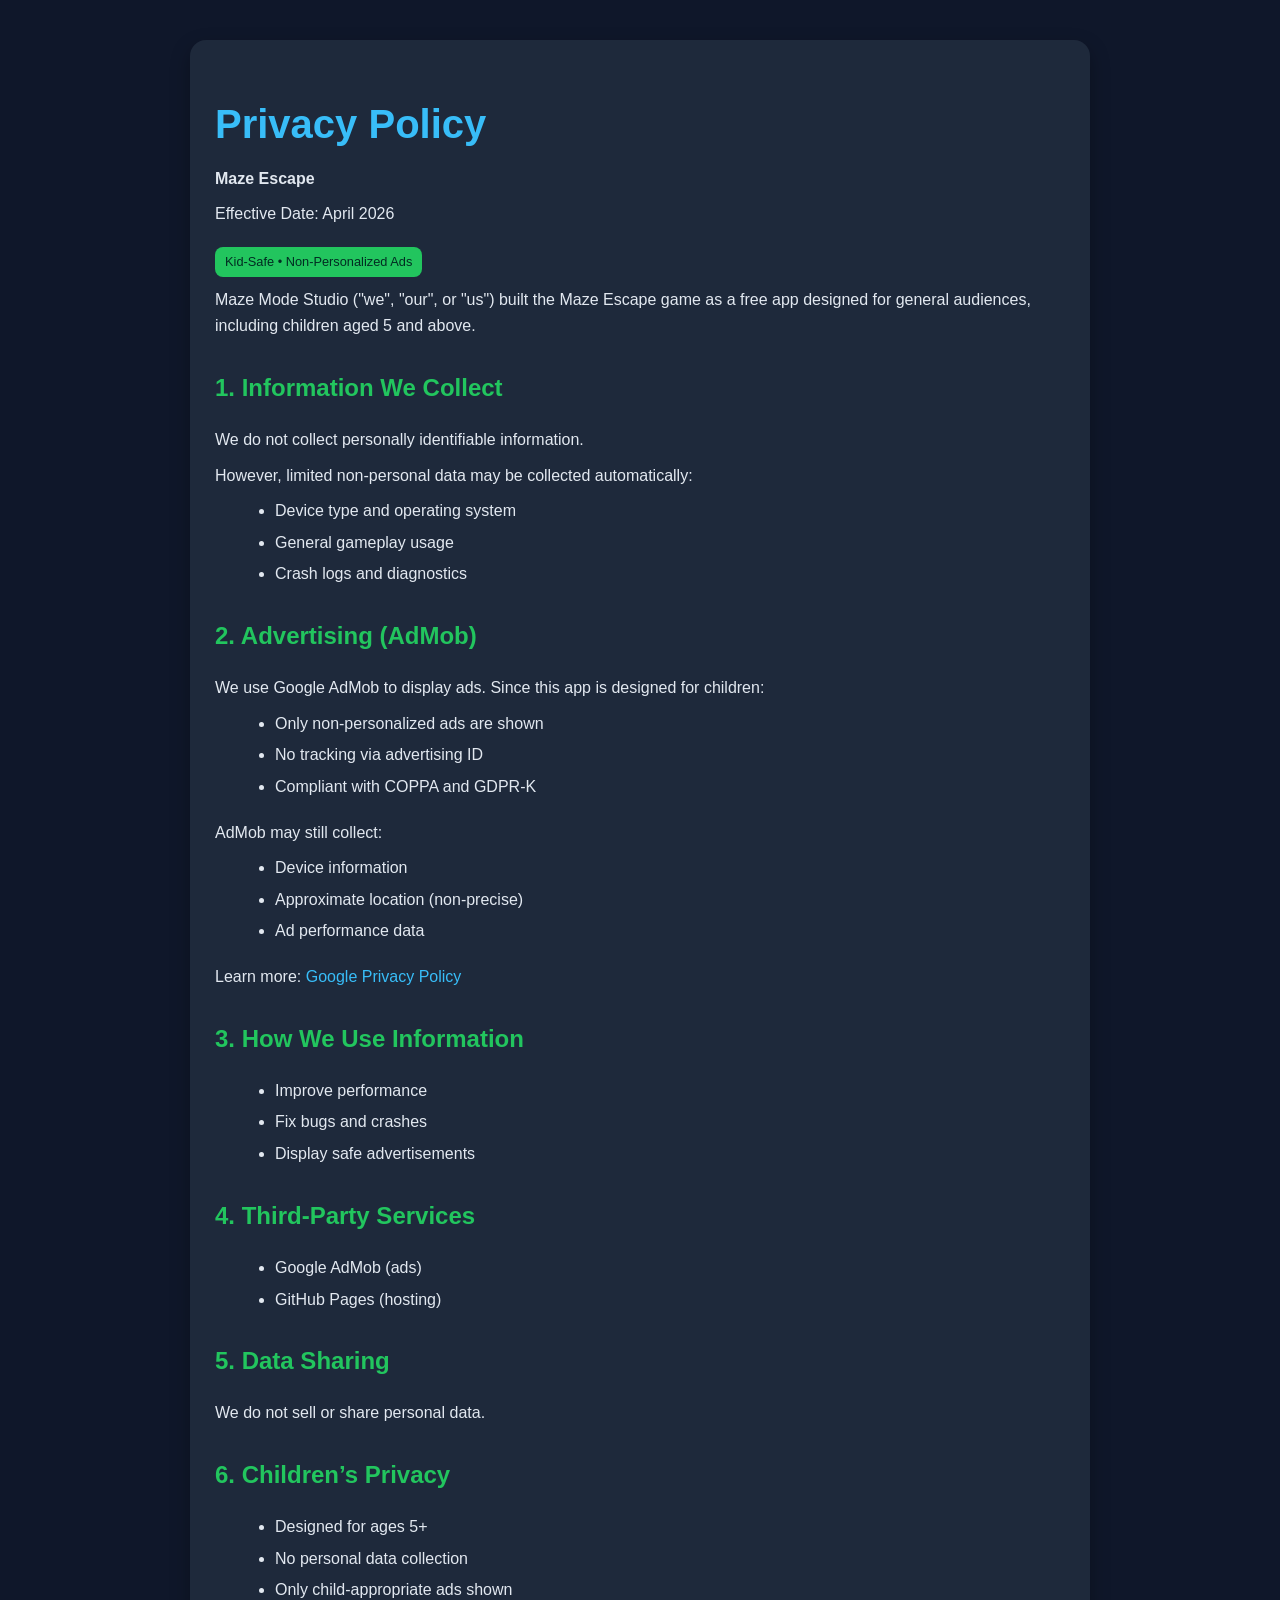
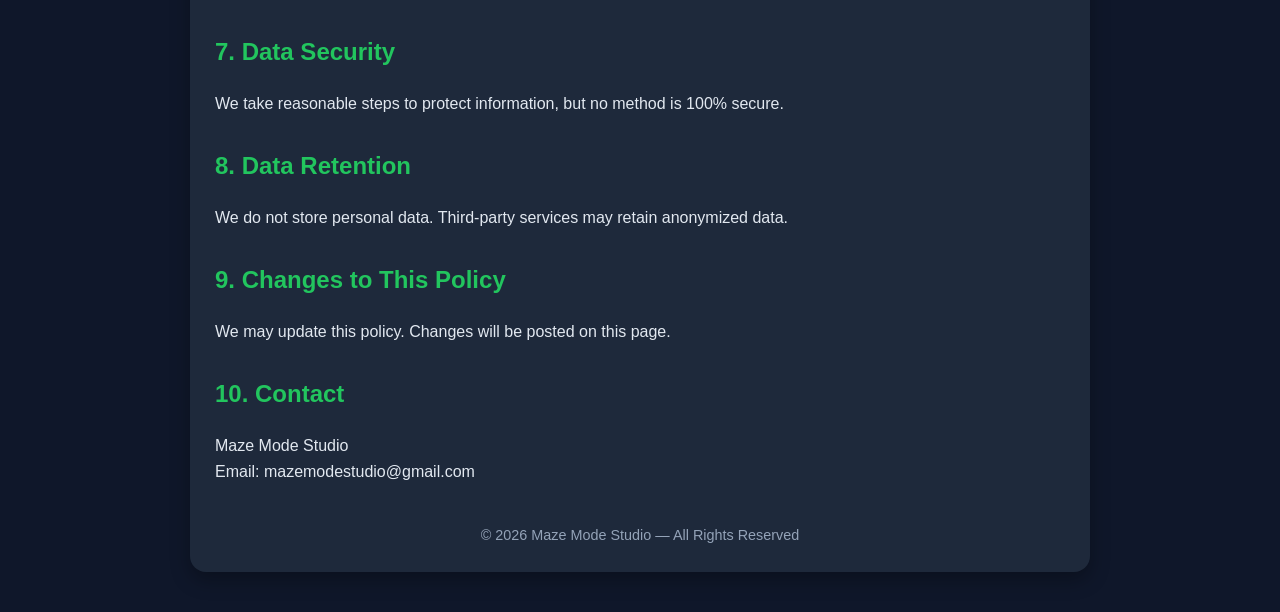
==== privacy-policy.html @ a2795e99 "Create privacy-policy.html" ====
<!DOCTYPE html>
<html lang="en">
<head>
  <meta charset="UTF-8">
  <meta name="viewport" content="width=device-width, initial-scale=1.0">
  <title>Privacy Policy - Maze Escape</title>
  <style>
    body {
      margin: 0;
      font-family: Arial, Helvetica, sans-serif;
      background: #0f172a;
      color: #e2e8f0;
      line-height: 1.6;
    }

    .container {
      max-width: 900px;
      margin: auto;
      padding: 40px 20px;
    }

    h1 {
      font-size: 2.5em;
      margin-bottom: 10px;
      color: #38bdf8;
    }

    h2 {
      margin-top: 30px;
      color: #22c55e;
    }

    p {
      margin: 10px 0;
    }

    ul {
      margin: 10px 0 20px 20px;
    }

    li {
      margin-bottom: 6px;
    }

    .card {
      background: #1e293b;
      padding: 25px;
      border-radius: 16px;
      box-shadow: 0 8px 20px rgba(0,0,0,0.3);
    }

    .footer {
      margin-top: 40px;
      font-size: 0.9em;
      color: #94a3b8;
      text-align: center;
    }

    a {
      color: #38bdf8;
      text-decoration: none;
    }

    a:hover {
      text-decoration: underline;
    }

    .badge {
      display: inline-block;
      background: #22c55e;
      color: #022c22;
      padding: 5px 10px;
      border-radius: 8px;
      font-size: 0.8em;
      margin-top: 10px;
    }
  </style>
</head>
<body>

  <div class="container">
    <div class="card">
      <h1>Privacy Policy</h1>
      <p><strong>Maze Escape</strong></p>
      <p>Effective Date: April 2026</p>
      <div class="badge">Kid-Safe • Non-Personalized Ads</div>

      <p>
        Maze Mode Studio ("we", "our", or "us") built the Maze Escape game as a free app 
        designed for general audiences, including children aged 5 and above.
      </p>

      <h2>1. Information We Collect</h2>
      <p>We do not collect personally identifiable information.</p>
      <p>However, limited non-personal data may be collected automatically:</p>
      <ul>
        <li>Device type and operating system</li>
        <li>General gameplay usage</li>
        <li>Crash logs and diagnostics</li>
      </ul>

      <h2>2. Advertising (AdMob)</h2>
      <p>
        We use Google AdMob to display ads. Since this app is designed for children:
      </p>
      <ul>
        <li>Only non-personalized ads are shown</li>
        <li>No tracking via advertising ID</li>
        <li>Compliant with COPPA and GDPR-K</li>
      </ul>

      <p>AdMob may still collect:</p>
      <ul>
        <li>Device information</li>
        <li>Approximate location (non-precise)</li>
        <li>Ad performance data</li>
      </ul>

      <p>
        Learn more: 
        <a href="https://policies.google.com/privacy" target="_blank">
          Google Privacy Policy
        </a>
      </p>

      <h2>3. How We Use Information</h2>
      <ul>
        <li>Improve performance</li>
        <li>Fix bugs and crashes</li>
        <li>Display safe advertisements</li>
      </ul>

      <h2>4. Third-Party Services</h2>
      <ul>
        <li>Google AdMob (ads)</li>
        <li>GitHub Pages (hosting)</li>
      </ul>

      <h2>5. Data Sharing</h2>
      <p>We do not sell or share personal data.</p>

      <h2>6. Children’s Privacy</h2>
      <ul>
        <li>Designed for ages 5+</li>
        <li>No personal data collection</li>
        <li>Only child-appropriate ads shown</li>
      </ul>

      <h2>7. Data Security</h2>
      <p>
        We take reasonable steps to protect information, but no method is 100% secure.
      </p>

      <h2>8. Data Retention</h2>
      <p>
        We do not store personal data. Third-party services may retain anonymized data.
      </p>

      <h2>9. Changes to This Policy</h2>
      <p>
        We may update this policy. Changes will be posted on this page.
      </p>

      <h2>10. Contact</h2>
      <p>
        Maze Mode Studio<br>
        Email: mazemodestudio@gmail.com
      </p>

      <div class="footer">
        © 2026 Maze Mode Studio — All Rights Reserved
      </div>
    </div>
  </div>

</body>
</html>
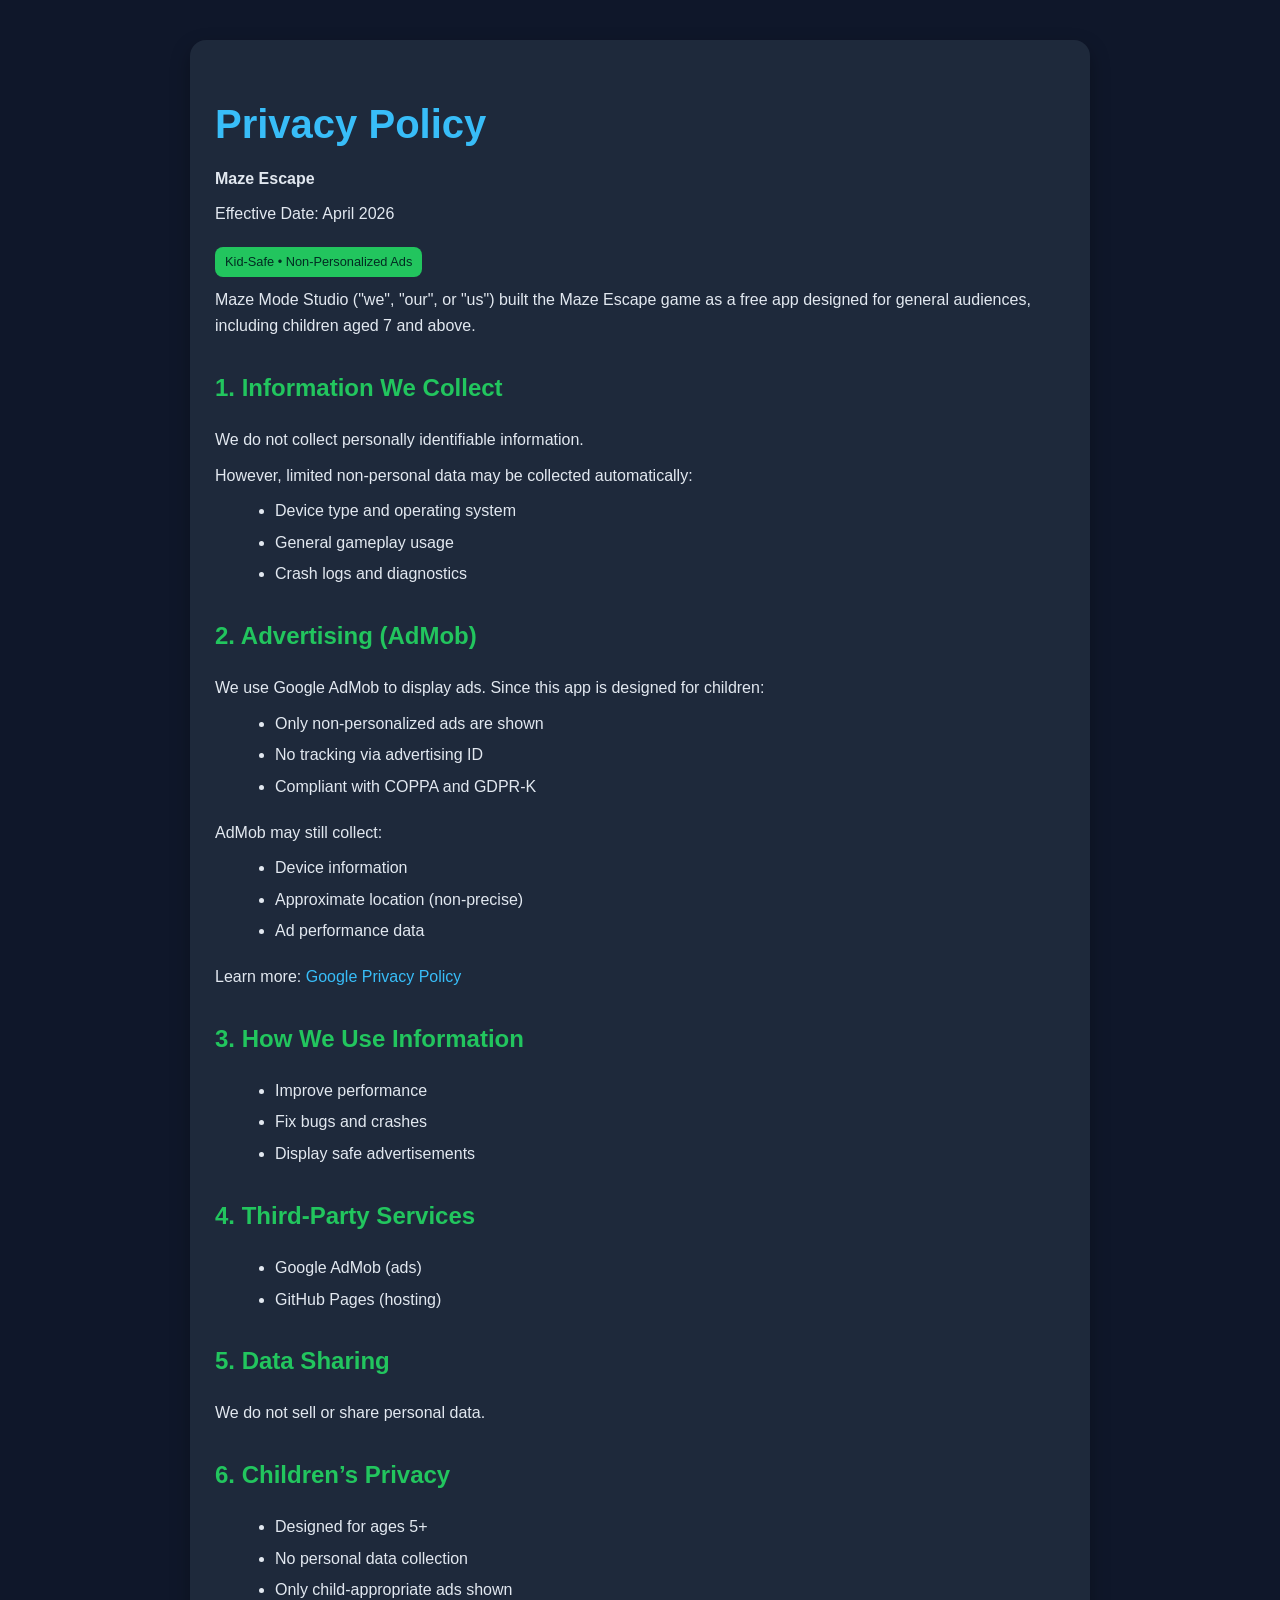
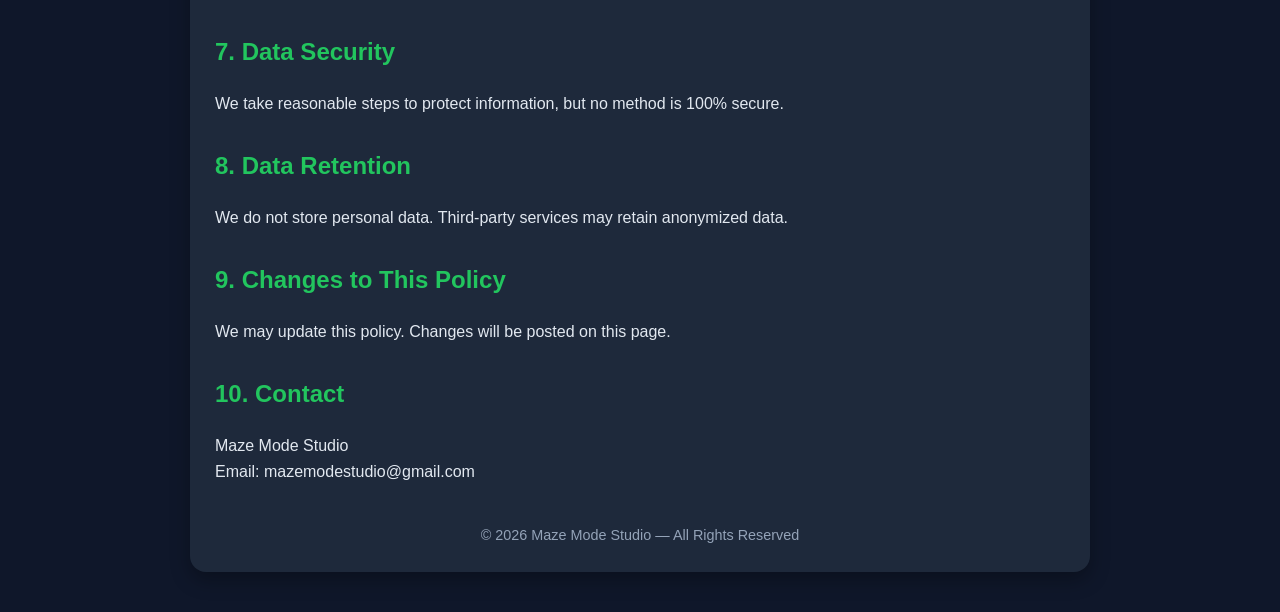
==== commit 3f1df769: "Update privacy-policy.html" ====
--- a/privacy-policy.html
+++ b/privacy-policy.html
@@ -87,7 +87,7 @@
 
       <p>
         Maze Mode Studio ("we", "our", or "us") built the Maze Escape game as a free app 
-        designed for general audiences, including children aged 5 and above.
+        designed for general audiences, including children aged 7 and above.
       </p>
 
       <h2>1. Information We Collect</h2>
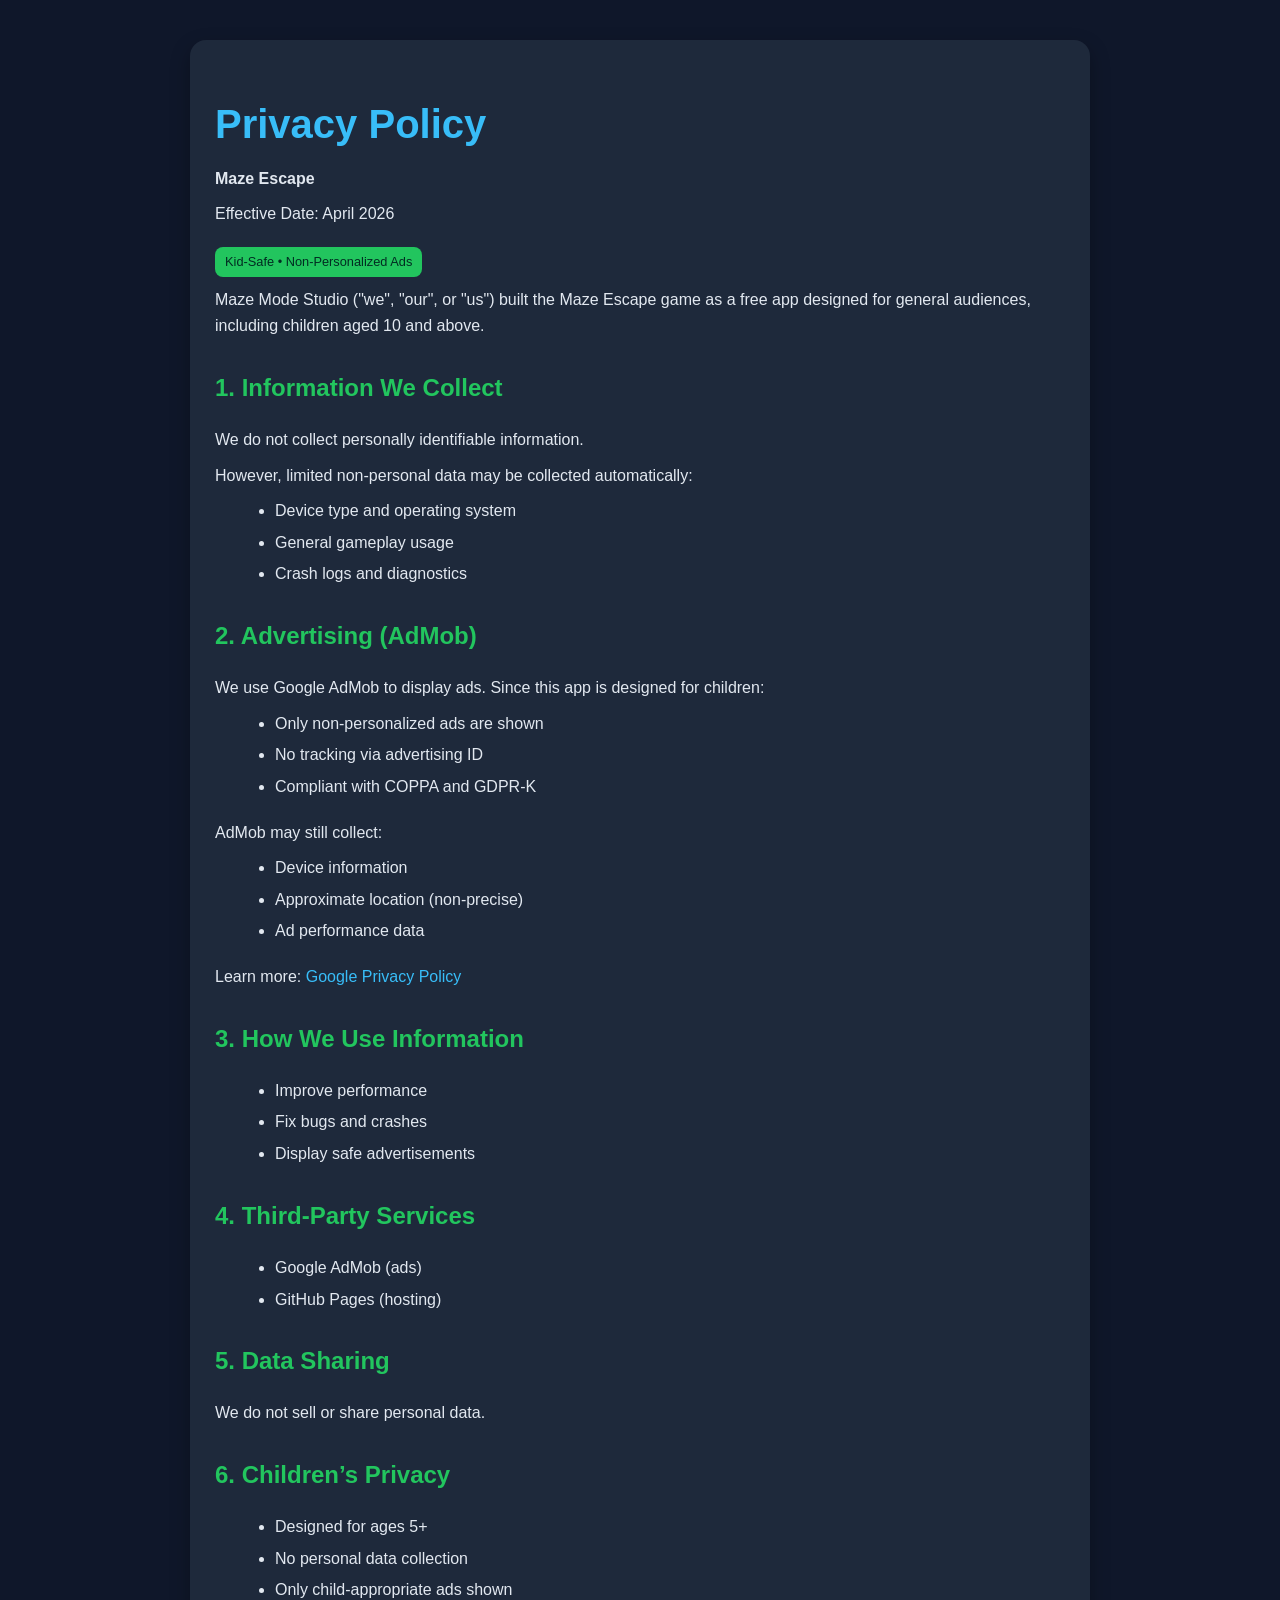
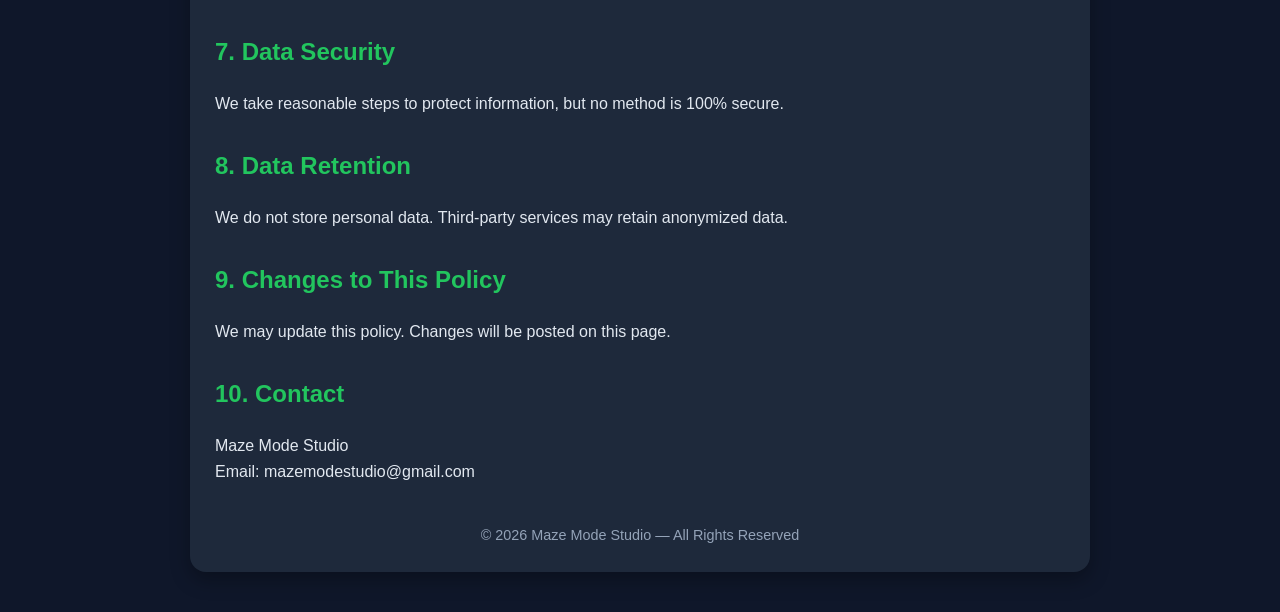
==== commit c7ee5e44: "Update privacy-policy.html" ====
--- a/privacy-policy.html
+++ b/privacy-policy.html
@@ -87,7 +87,7 @@
 
       <p>
         Maze Mode Studio ("we", "our", or "us") built the Maze Escape game as a free app 
-        designed for general audiences, including children aged 7 and above.
+        designed for general audiences, including children aged 10 and above.
       </p>
 
       <h2>1. Information We Collect</h2>
